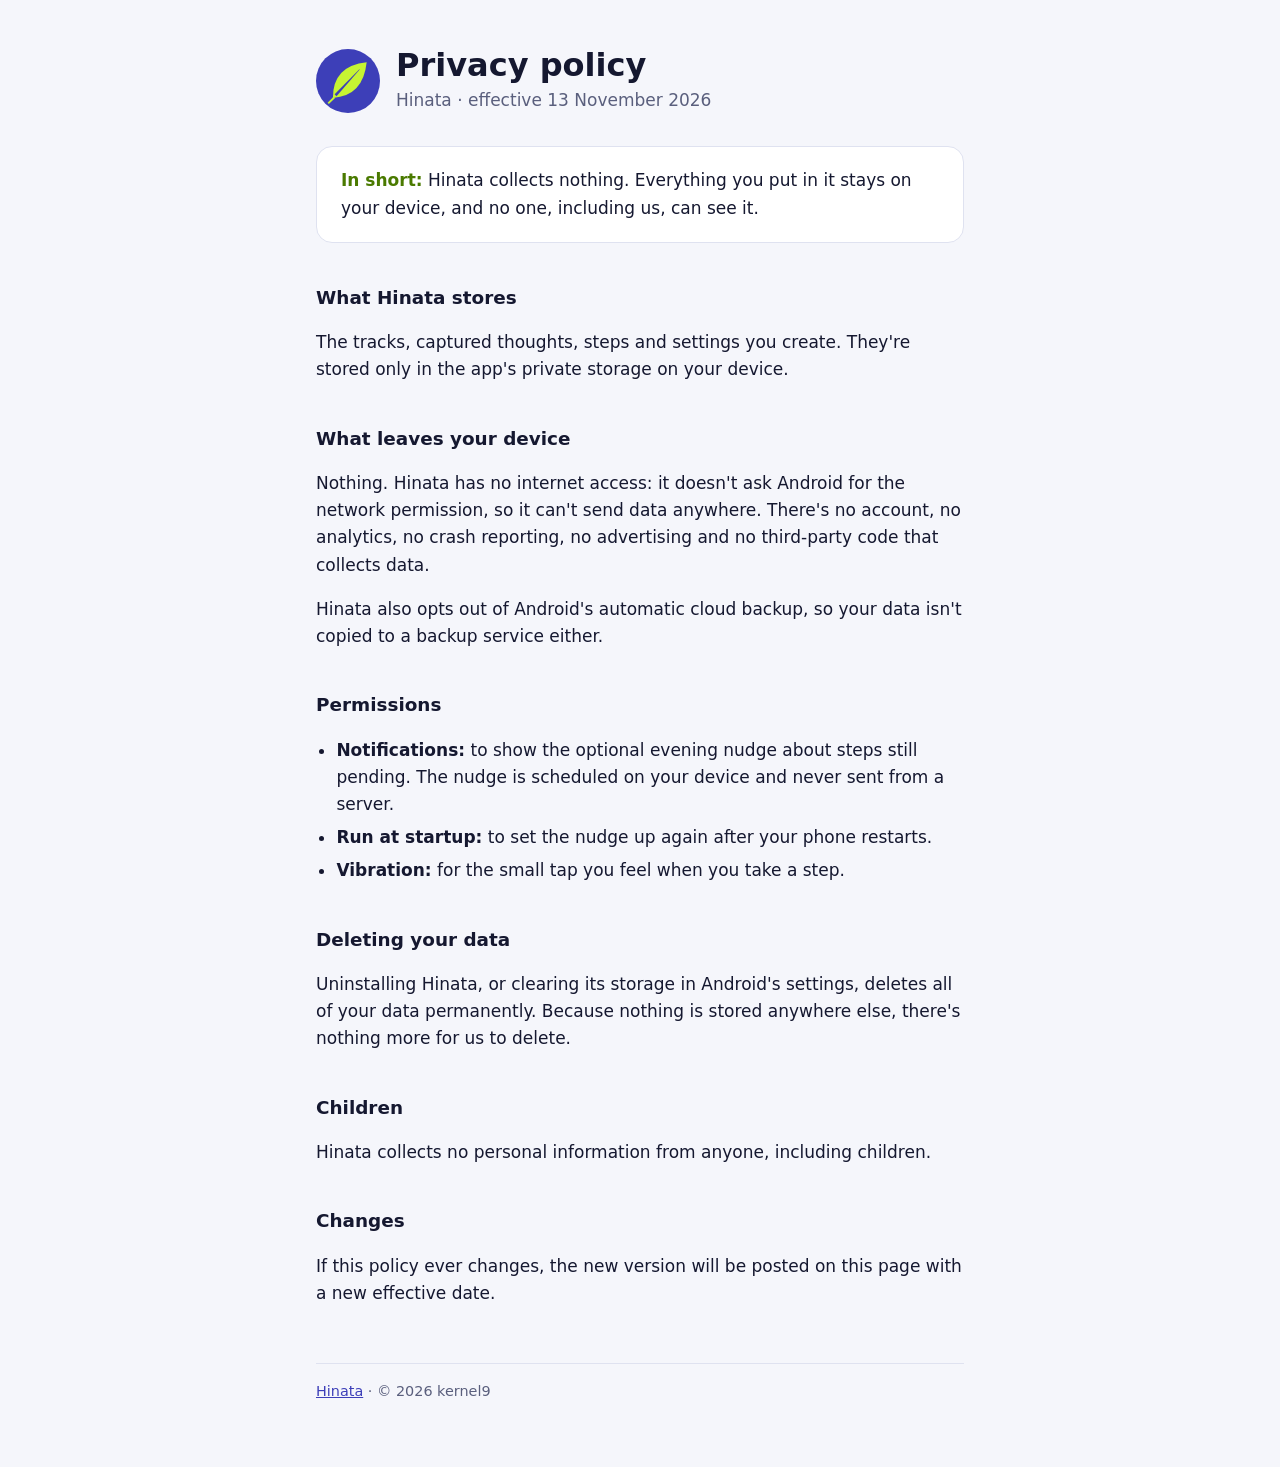
==== privacy/index.html @ 68d9d6b3 "feat: add the Hinata site and privacy policy" ====
<!doctype html>
<html lang="en">
<head>
  <meta charset="utf-8">
  <meta name="viewport" content="width=device-width, initial-scale=1">
  <title>Hinata privacy policy</title>
  <meta name="description" content="Hinata collects no data. Everything stays on your device.">
  <link rel="icon" href="../favicon.png">
  <link rel="stylesheet" href="../style.css">
</head>
<body>
<main>
  <header>
    <img src="../icon.svg" alt="">
    <div>
      <h1>Privacy policy</h1>
      <p>Hinata · effective 13 November 2026</p>
    </div>
  </header>

  <div class="card">
    <p><strong>In short:</strong> Hinata collects nothing. Everything you put
    in it stays on your device, and no one, including us, can see it.</p>
  </div>

  <h2>What Hinata stores</h2>
  <p>The tracks, captured thoughts, steps and settings you create. They're
  stored only in the app's private storage on your device.</p>

  <h2>What leaves your device</h2>
  <p>Nothing. Hinata has no internet access: it doesn't ask Android for the
  network permission, so it can't send data anywhere. There's no account, no
  analytics, no crash reporting, no advertising and no third-party code that
  collects data.</p>
  <p>Hinata also opts out of Android's automatic cloud backup, so your data
  isn't copied to a backup service either.</p>

  <h2>Permissions</h2>
  <ul>
    <li><strong>Notifications:</strong> to show the optional evening nudge
      about steps still pending. The nudge is scheduled on your device and
      never sent from a server.</li>
    <li><strong>Run at startup:</strong> to set the nudge up again after your
      phone restarts.</li>
    <li><strong>Vibration:</strong> for the small tap you feel when you take a
      step.</li>
  </ul>

  <h2>Deleting your data</h2>
  <p>Uninstalling Hinata, or clearing its storage in Android's settings,
  deletes all of your data permanently. Because nothing is stored anywhere
  else, there's nothing more for us to delete.</p>

  <h2>Children</h2>
  <p>Hinata collects no personal information from anyone, including
  children.</p>

  <h2>Changes</h2>
  <p>If this policy ever changes, the new version will be posted on this page
  with a new effective date.</p>

  <footer>
    <a href="../">Hinata</a> · © 2026 kernel9
  </footer>
</main>
</body>
</html>
---- style.css ----
:root {
  --bg: #f5f6fb;
  --surface: #ffffff;
  --text: #151830;
  --muted: #5a5f7d;
  --primary: #3d3fb8;
  --accent: #4a7a00;
  --line: #dfe2f0;
}

@media (prefers-color-scheme: dark) {
  :root {
    --bg: #0d0f1f;
    --surface: #151833;
    --text: #e3e4f7;
    --muted: #a4a8c8;
    --primary: #c6f432;
    --accent: #c6f432;
    --line: #2a2e52;
  }
}

* { box-sizing: border-box; }

body {
  margin: 0;
  background: var(--bg);
  color: var(--text);
  font: 17px/1.6 system-ui, -apple-system, "Segoe UI", Roboto, sans-serif;
}

main {
  max-width: 680px;
  margin: 0 auto;
  padding: 48px 16px 64px;
}

header { display: flex; align-items: center; gap: 16px; margin-bottom: 32px; }
header img { width: 64px; height: 64px; }
header h1 { margin: 0; font-size: 2rem; line-height: 1.1; }
header p { margin: 4px 0 0; color: var(--muted); }

h2 { margin: 40px 0 8px; font-size: 1.15rem; }
p, li { color: var(--text); }
.muted { color: var(--muted); }
a { color: var(--primary); }

.card {
  background: var(--surface);
  border: 1px solid var(--line);
  border-radius: 16px;
  padding: 20px 24px;
  margin: 16px 0;
}
.card p { margin: 0; }
.card strong { color: var(--accent); }

ul { padding-left: 1.2em; }
li { margin: 6px 0; }

footer {
  margin-top: 56px;
  padding-top: 16px;
  border-top: 1px solid var(--line);
  color: var(--muted);
  font-size: 0.9rem;
}
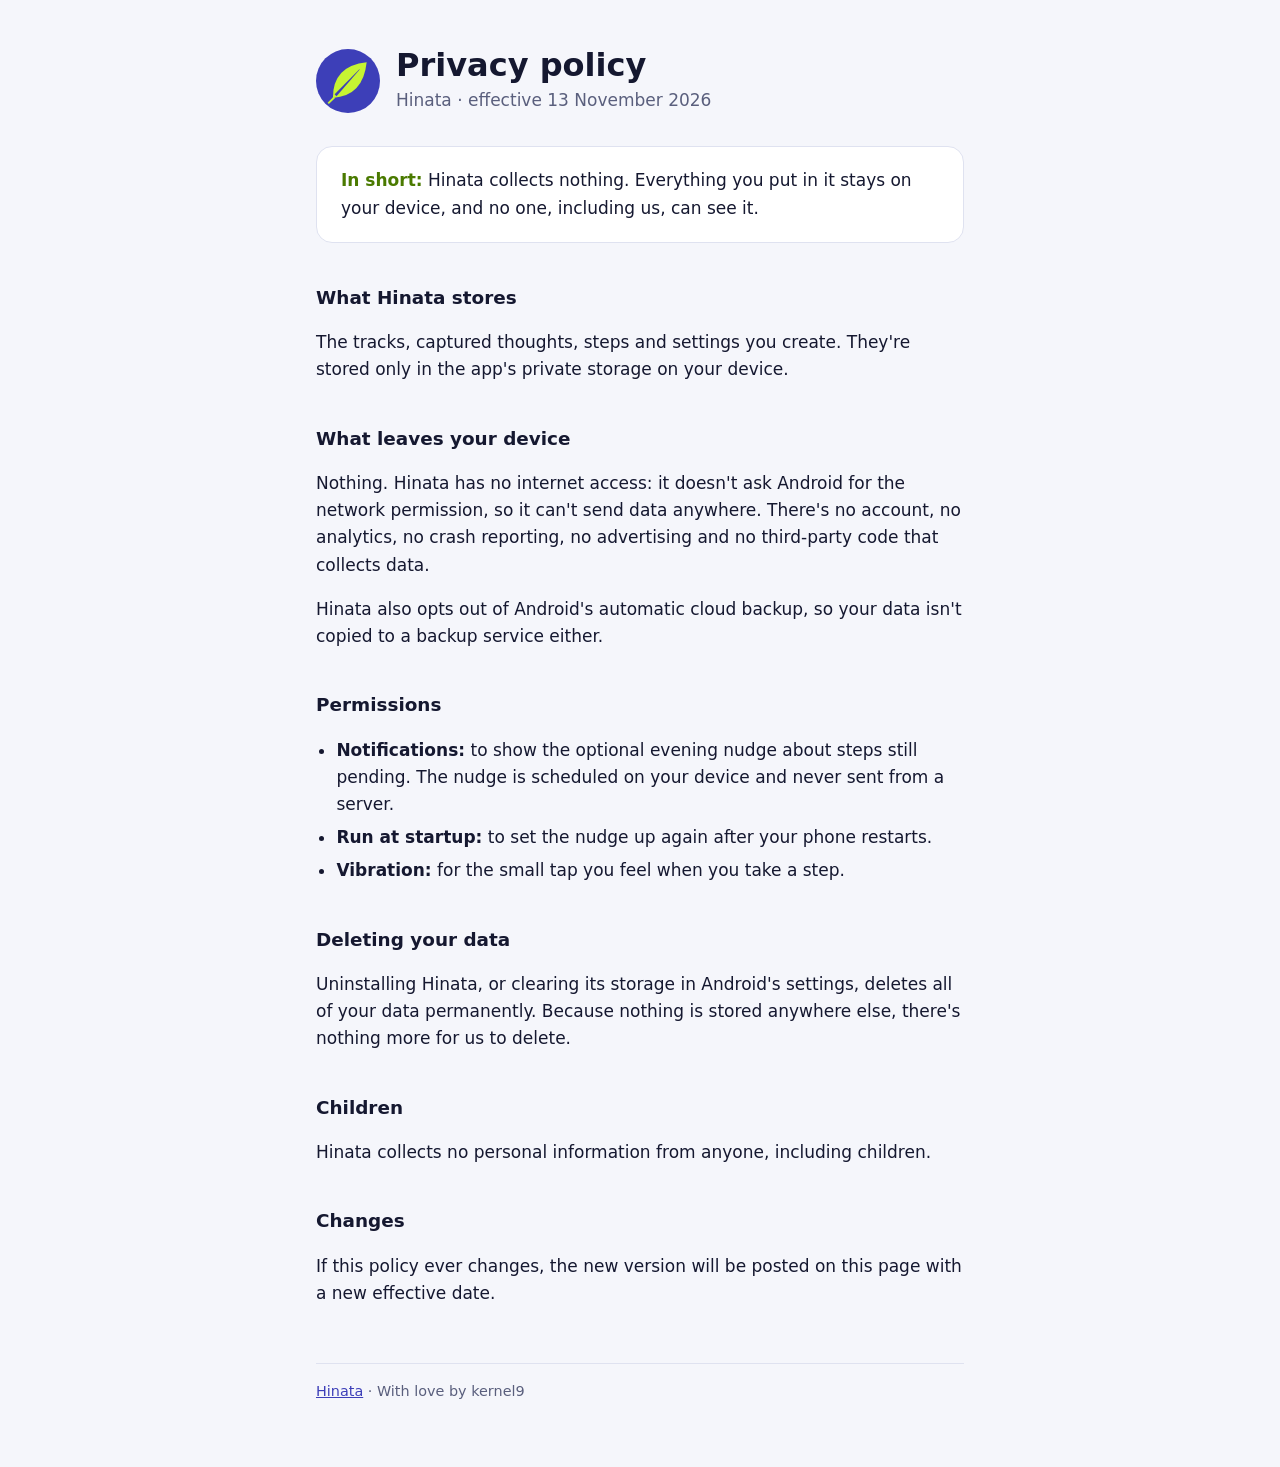
==== commit 6ecc06bb: "style: sign the site with love by kernel9" ====
--- a/privacy/index.html
+++ b/privacy/index.html
@@ -60,7 +60,7 @@
   with a new effective date.</p>
 
   <footer>
-    <a href="../">Hinata</a> · © 2026 kernel9
+    <a href="../">Hinata</a> · With love by kernel9
   </footer>
 </main>
 </body>
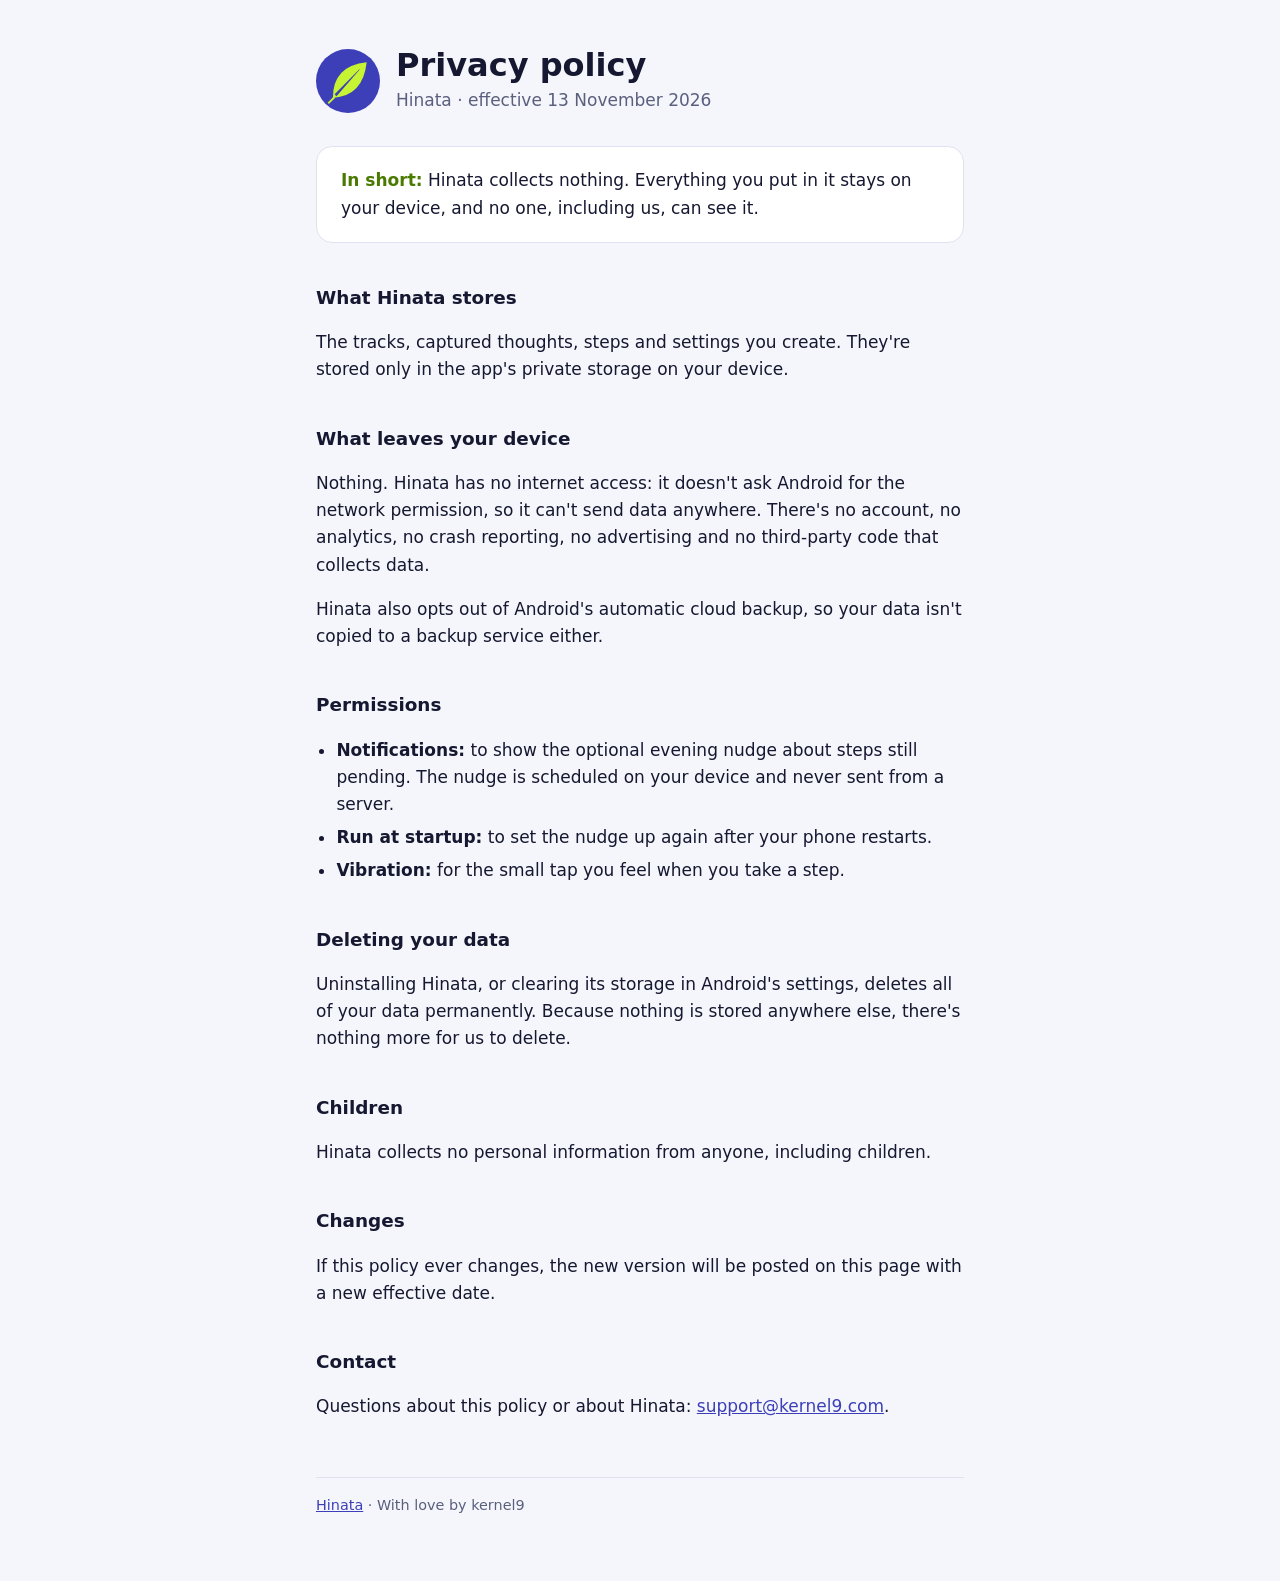
==== commit a0244721: "feat: add support@kernel9.com as the contact" ====
--- a/privacy/index.html
+++ b/privacy/index.html
@@ -59,6 +59,10 @@
   <p>If this policy ever changes, the new version will be posted on this page
   with a new effective date.</p>
 
+  <h2>Contact</h2>
+  <p>Questions about this policy or about Hinata:
+  <a href="mailto:support@kernel9.com">support@kernel9.com</a>.</p>
+
   <footer>
     <a href="../">Hinata</a> · With love by kernel9
   </footer>
--- a/style.css
+++ b/style.css
@@ -6,6 +6,7 @@
   --primary: #3d3fb8;
   --accent: #4a7a00;
   --line: #dfe2f0;
+  --on-primary: #ffffff;
 }
 
 @media (prefers-color-scheme: dark) {
@@ -17,6 +18,7 @@
     --primary: #c6f432;
     --accent: #c6f432;
     --line: #2a2e52;
+    --on-primary: #1c2600;
   }
 }
 
@@ -65,3 +67,16 @@
   color: var(--muted);
   font-size: 0.9rem;
 }
+
+.button {
+  display: inline-block;
+  padding: 12px 22px;
+  border-radius: 999px;
+  background: var(--primary);
+  color: var(--on-primary);
+  font-weight: 600;
+  text-decoration: none;
+}
+
+ol { padding-left: 1.2em; }
+code { overflow-wrap: anywhere; font-size: 0.85em; }
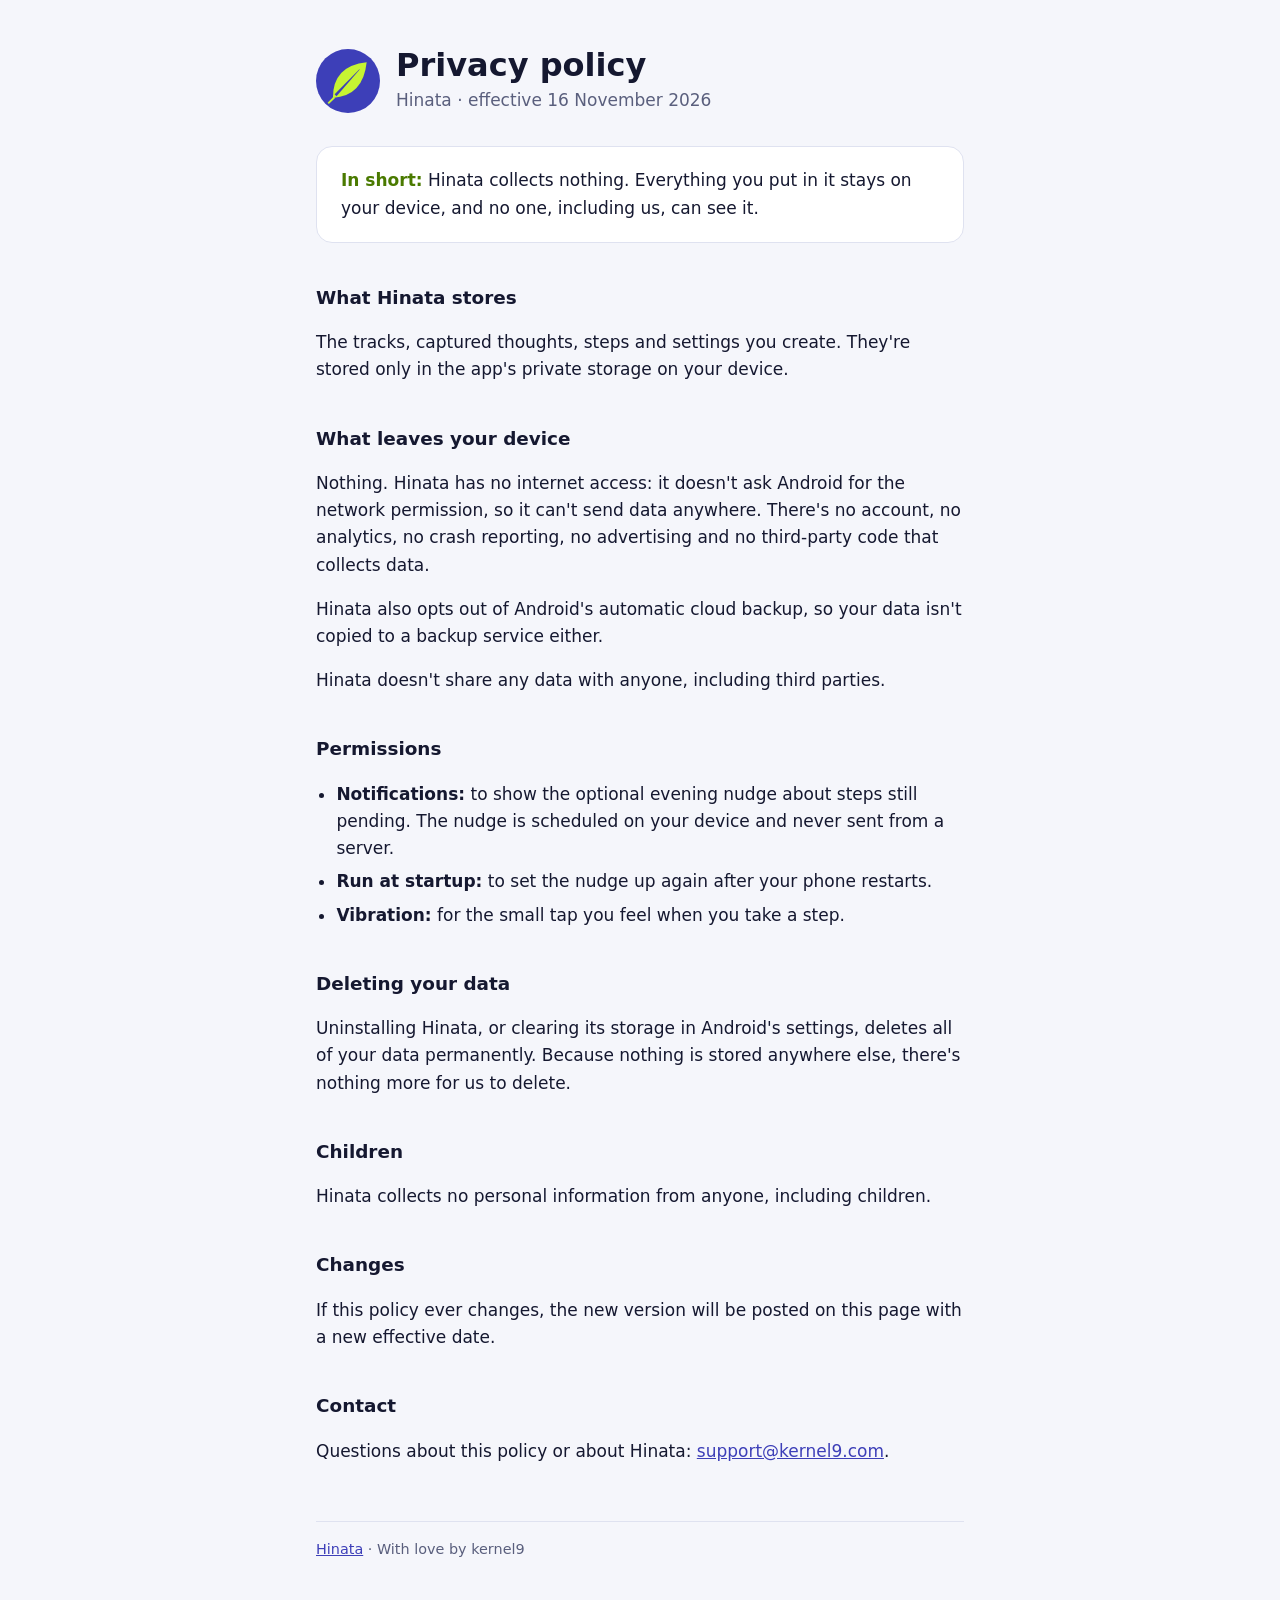
==== commit 5151d0a7: "docs: state that Hinata shares no data" ====
--- a/privacy/index.html
+++ b/privacy/index.html
@@ -14,7 +14,7 @@
     <img src="../icon.svg" alt="">
     <div>
       <h1>Privacy policy</h1>
-      <p>Hinata · effective 13 November 2026</p>
+      <p>Hinata · effective 16 November 2026</p>
     </div>
   </header>
 
@@ -34,6 +34,7 @@
   collects data.</p>
   <p>Hinata also opts out of Android's automatic cloud backup, so your data
   isn't copied to a backup service either.</p>
+  <p>Hinata doesn't share any data with anyone, including third parties.</p>
 
   <h2>Permissions</h2>
   <ul>
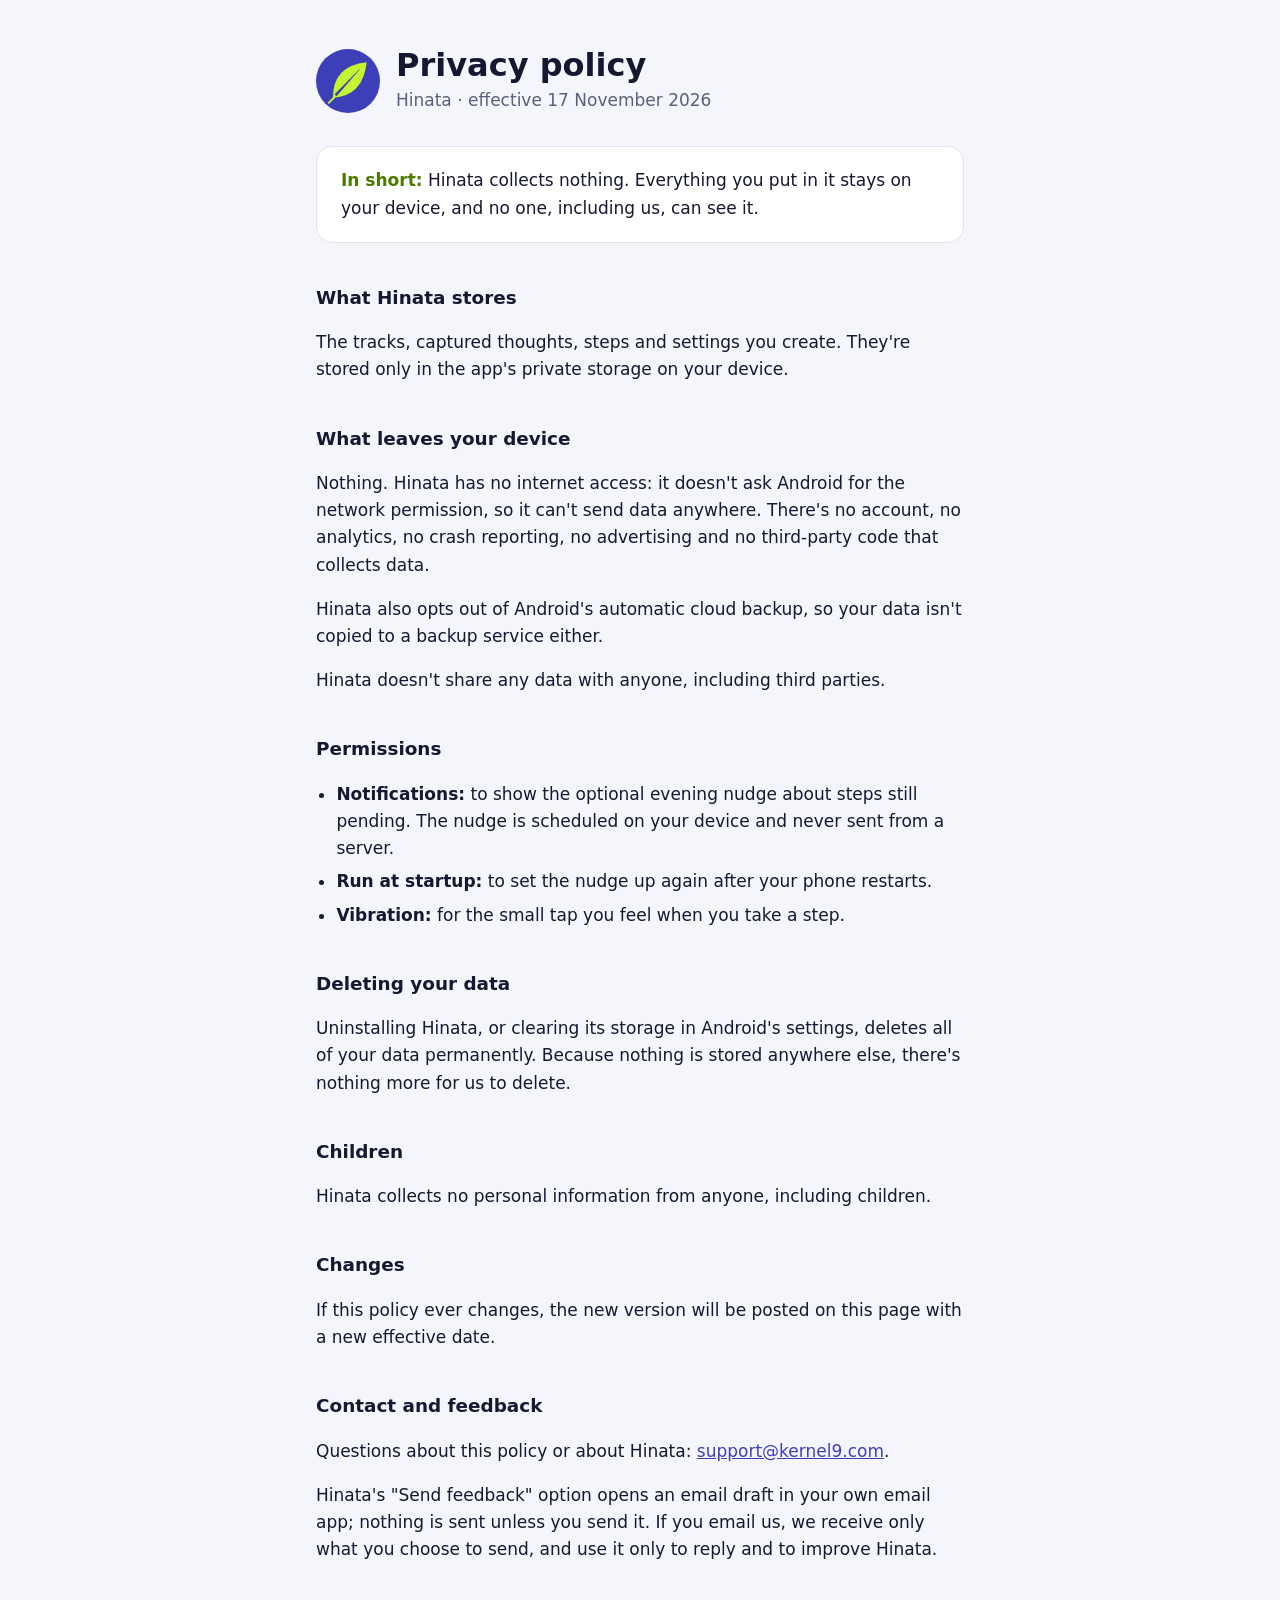
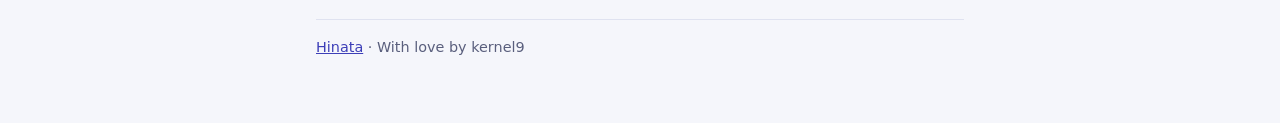
==== commit c4a59604: "docs: explain feedback emails in the privacy policy" ====
--- a/privacy/index.html
+++ b/privacy/index.html
@@ -14,7 +14,7 @@
     <img src="../icon.svg" alt="">
     <div>
       <h1>Privacy policy</h1>
-      <p>Hinata · effective 16 November 2026</p>
+      <p>Hinata · effective 17 November 2026</p>
     </div>
   </header>
 
@@ -60,9 +60,12 @@
   <p>If this policy ever changes, the new version will be posted on this page
   with a new effective date.</p>
 
-  <h2>Contact</h2>
+  <h2>Contact and feedback</h2>
   <p>Questions about this policy or about Hinata:
   <a href="mailto:support@kernel9.com">support@kernel9.com</a>.</p>
+  <p>Hinata's "Send feedback" option opens an email draft in your own email
+  app; nothing is sent unless you send it. If you email us, we receive only
+  what you choose to send, and use it only to reply and to improve Hinata.</p>
 
   <footer>
     <a href="../">Hinata</a> · With love by kernel9
